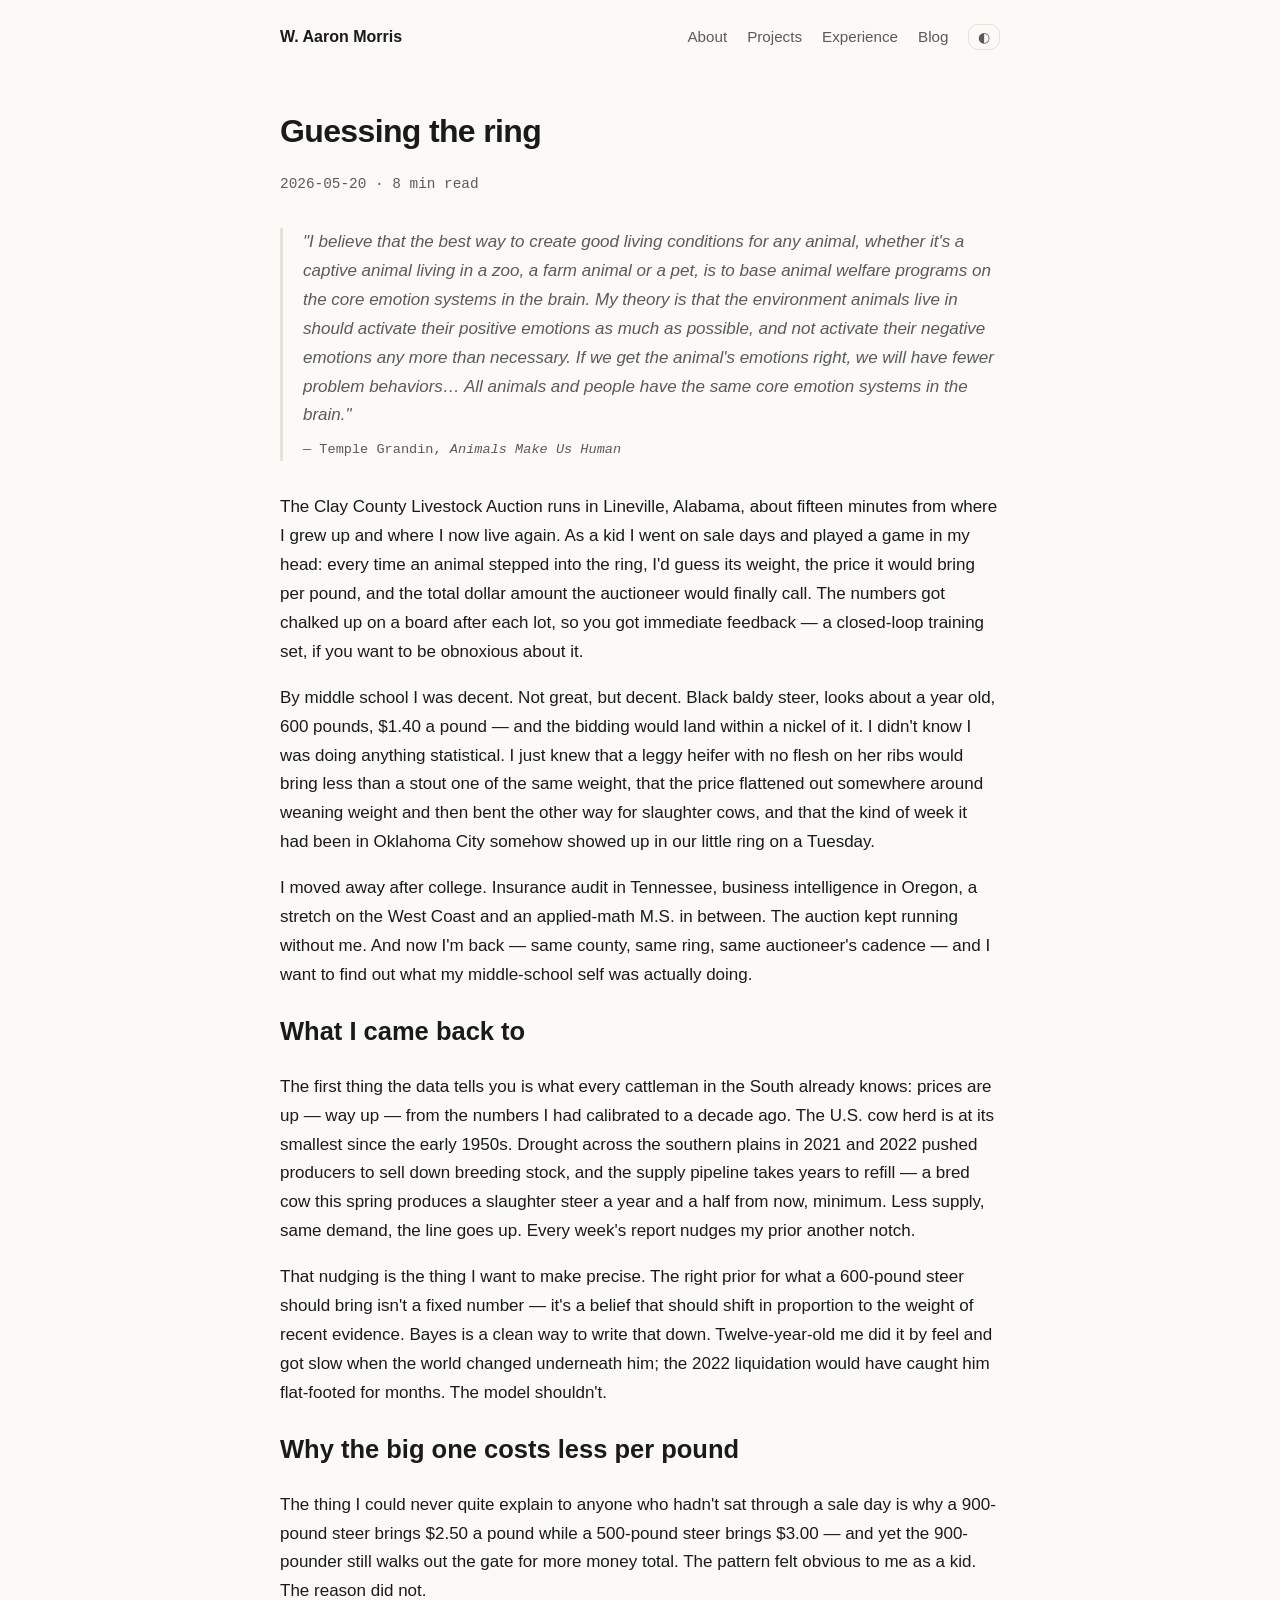
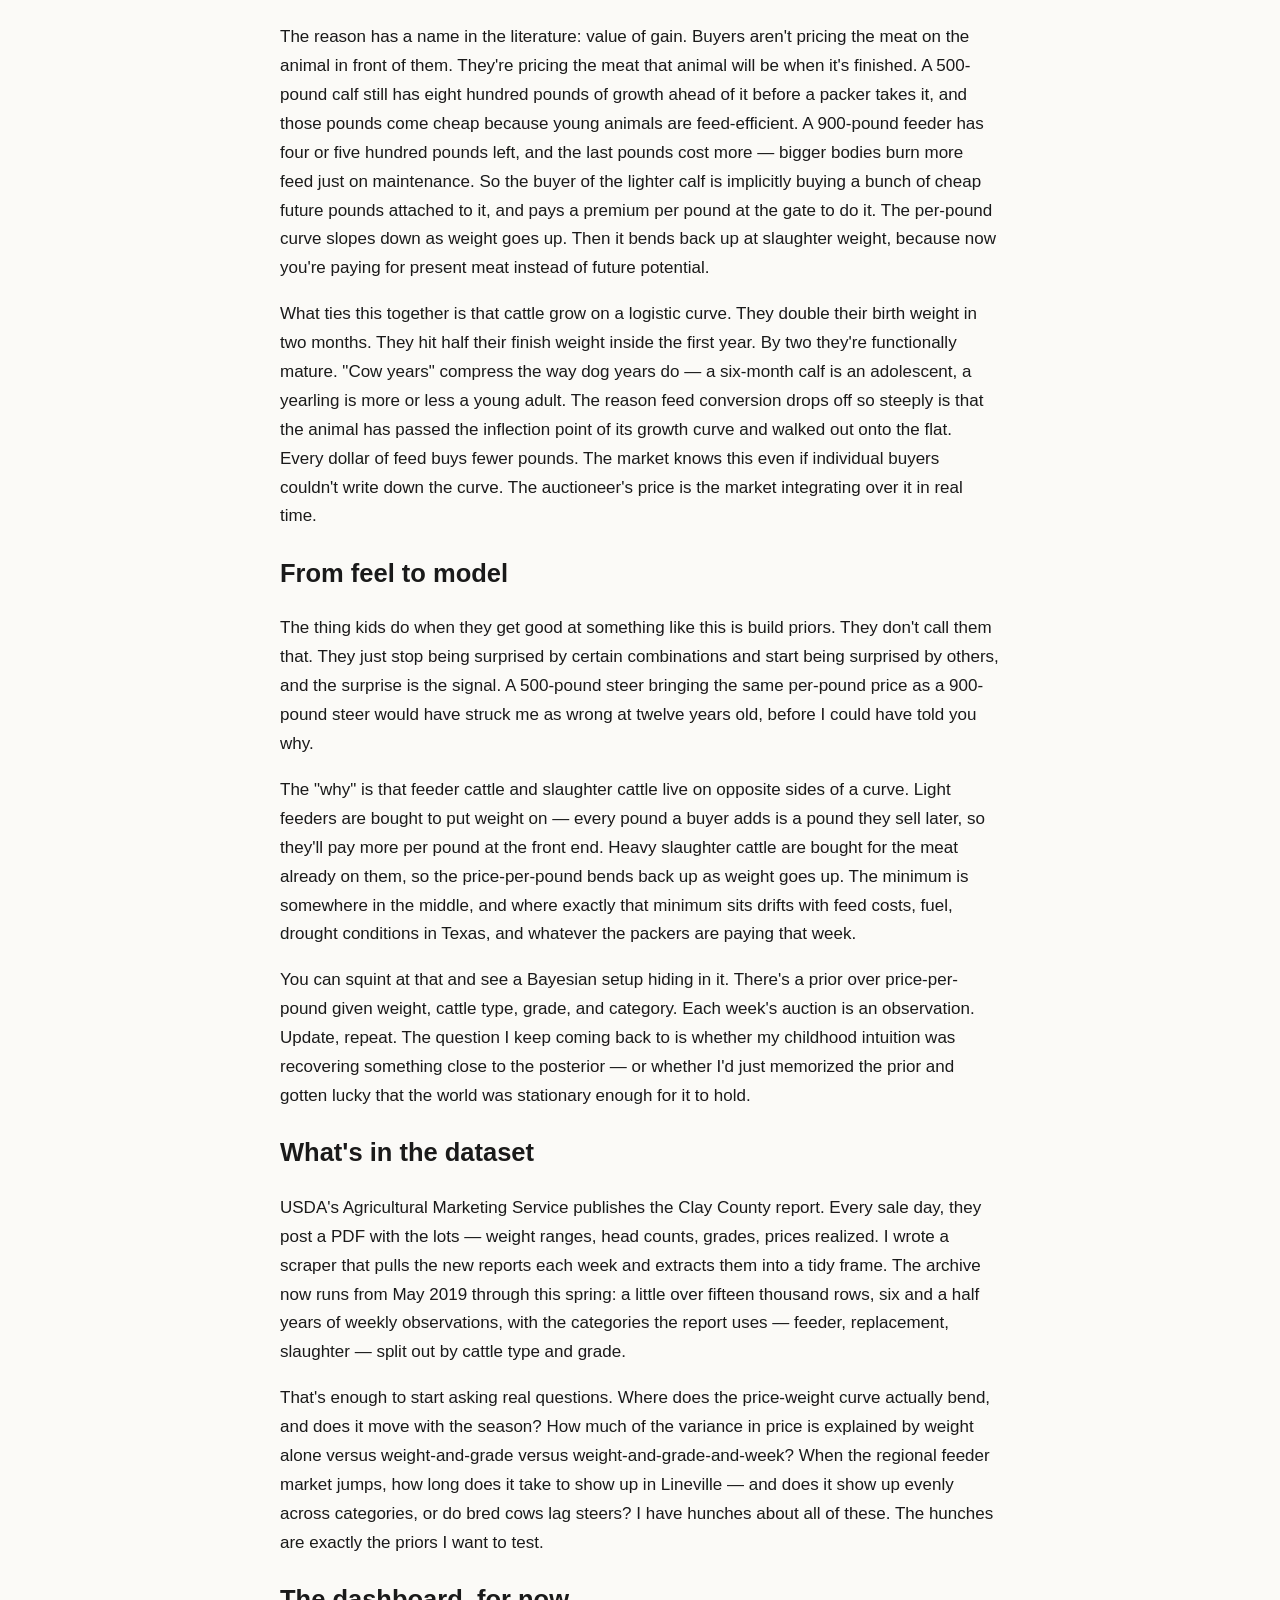
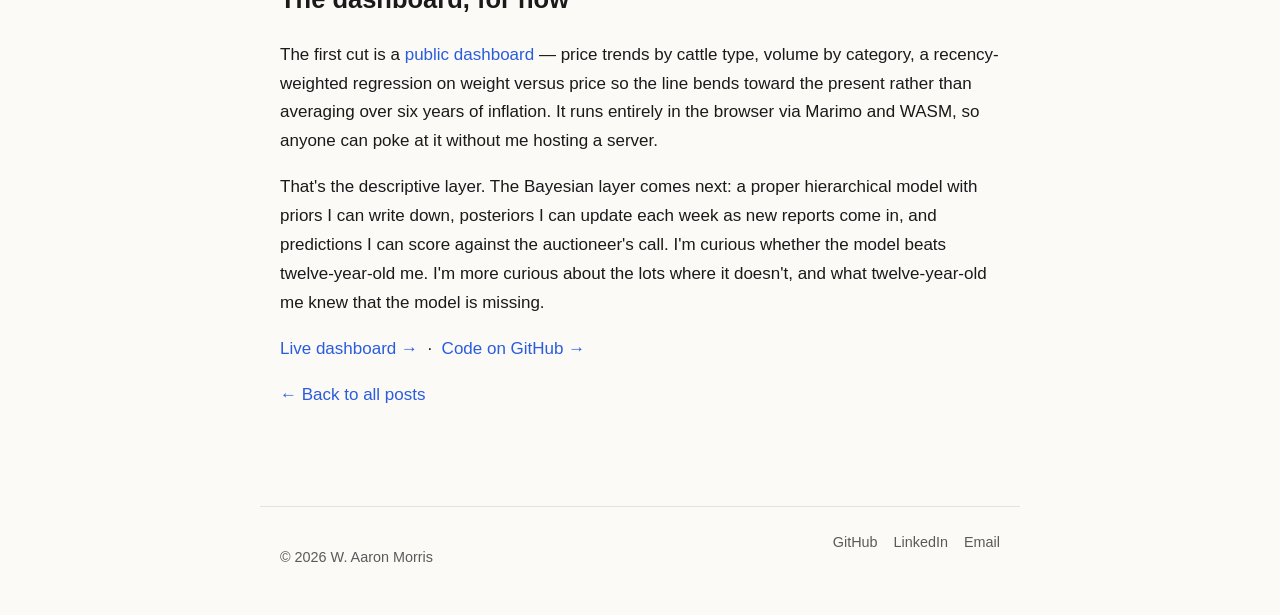
==== blog/posts/guessing-the-ring.html @ 62a5de2c "Initial commit: portfolio site with livestock auction blog post Sets up the static site (index.html," ====
<!DOCTYPE html>
<html lang="en">
<head>
  <meta charset="UTF-8" />
  <meta name="viewport" content="width=device-width, initial-scale=1.0" />
  <meta name="description" content="A childhood game at the Clay County livestock auction, and what it looks like when you put math behind the guess." />
  <title>Guessing the ring · W. Aaron Morris</title>
  <link rel="stylesheet" href="../../assets/css/style.css" />
</head>
<body>
  <header class="site-header">
    <a href="/" class="brand">W. Aaron Morris</a>
    <nav class="site-nav">
      <a href="/#about">About</a>
      <a href="/#projects">Projects</a>
      <a href="/#experience">Experience</a>
      <a href="/blog/">Blog</a>
      <button id="theme-toggle" aria-label="Toggle theme">◐</button>
    </nav>
  </header>

  <main>
    <article class="post">
      <header class="post-header">
        <h1>Guessing the ring</h1>
        <p class="post-meta">2026-05-20 · 8 min read</p>
      </header>

      <blockquote class="epigraph">
        <p>"I believe that the best way to create good living conditions for any animal, whether it's a captive animal living in a zoo, a farm animal or a pet, is to base animal welfare programs on the core emotion systems in the brain. My theory is that the environment animals live in should activate their positive emotions as much as possible, and not activate their negative emotions any more than necessary. If we get the animal's emotions right, we will have fewer problem behaviors… All animals and people have the same core emotion systems in the brain."</p>
        <p class="attribution">— Temple Grandin, <em>Animals Make Us Human</em></p>
      </blockquote>

      <p>
        The Clay County Livestock Auction runs in Lineville, Alabama, about
        fifteen minutes from where I grew up and where I now live again. As a
        kid I went on sale days and played a game in my head: every time an
        animal stepped into the ring, I'd guess its weight, the price it would
        bring per pound, and the total dollar amount the auctioneer would
        finally call. The numbers got chalked up on a board after each lot, so
        you got immediate feedback — a closed-loop training set, if you want to
        be obnoxious about it.
      </p>

      <p>
        By middle school I was decent. Not great, but decent. Black baldy
        steer, looks about a year old, 600 pounds, $1.40 a pound — and the
        bidding would land within a nickel of it. I didn't know I was doing
        anything statistical. I just knew that a leggy heifer with no flesh on
        her ribs would bring less than a stout one of the same weight, that
        the price flattened out somewhere around weaning weight and then bent
        the other way for slaughter cows, and that the kind of week it had been
        in Oklahoma City somehow showed up in our little ring on a Tuesday.
      </p>

      <p>
        I moved away after college. Insurance audit in Tennessee, business
        intelligence in Oregon, a stretch on the West Coast and an applied-math
        M.S. in between. The auction kept running without me. And now I'm back
        — same county, same ring, same auctioneer's cadence — and I want to
        find out what my middle-school self was actually doing.
      </p>

      <h2>What I came back to</h2>

      <p>
        The first thing the data tells you is what every cattleman in the
        South already knows: prices are up — way up — from the numbers I had
        calibrated to a decade ago. The U.S. cow herd is at its smallest
        since the early 1950s. Drought across the southern plains in 2021 and
        2022 pushed producers to sell down breeding stock, and the supply
        pipeline takes years to refill — a bred cow this spring produces a
        slaughter steer a year and a half from now, minimum. Less supply,
        same demand, the line goes up. Every week's report nudges my prior
        another notch.
      </p>

      <p>
        That nudging is the thing I want to make precise. The right prior for
        what a 600-pound steer should bring isn't a fixed number — it's a
        belief that should shift in proportion to the weight of recent
        evidence. Bayes is a clean way to write that down. Twelve-year-old me
        did it by feel and got slow when the world changed underneath him;
        the 2022 liquidation would have caught him flat-footed for months.
        The model shouldn't.
      </p>

      <h2>Why the big one costs less per pound</h2>

      <p>
        The thing I could never quite explain to anyone who hadn't sat
        through a sale day is why a 900-pound steer brings $2.50 a pound
        while a 500-pound steer brings $3.00 — and yet the 900-pounder still
        walks out the gate for more money total. The pattern felt obvious to
        me as a kid. The reason did not.
      </p>

      <p>
        The reason has a name in the literature: value of gain. Buyers
        aren't pricing the meat on the animal in front of them. They're
        pricing the meat that animal will be when it's finished. A 500-pound
        calf still has eight hundred pounds of growth ahead of it before a
        packer takes it, and those pounds come cheap because young animals
        are feed-efficient. A 900-pound feeder has four or five hundred
        pounds left, and the last pounds cost more — bigger bodies burn more
        feed just on maintenance. So the buyer of the lighter calf is
        implicitly buying a bunch of cheap future pounds attached to it, and
        pays a premium per pound at the gate to do it. The per-pound curve
        slopes down as weight goes up. Then it bends back up at slaughter
        weight, because now you're paying for present meat instead of future
        potential.
      </p>

      <p>
        What ties this together is that cattle grow on a logistic curve.
        They double their birth weight in two months. They hit half their
        finish weight inside the first year. By two they're functionally
        mature. "Cow years" compress the way dog years do — a six-month calf
        is an adolescent, a yearling is more or less a young adult. The
        reason feed conversion drops off so steeply is that the animal has
        passed the inflection point of its growth curve and walked out onto
        the flat. Every dollar of feed buys fewer pounds. The market knows
        this even if individual buyers couldn't write down the curve. The
        auctioneer's price is the market integrating over it in real time.
      </p>

      <h2>From feel to model</h2>

      <p>
        The thing kids do when they get good at something like this is build
        priors. They don't call them that. They just stop being surprised by
        certain combinations and start being surprised by others, and the
        surprise is the signal. A 500-pound steer bringing the same per-pound
        price as a 900-pound steer would have struck me as wrong at twelve
        years old, before I could have told you why.
      </p>

      <p>
        The "why" is that feeder cattle and slaughter cattle live on opposite
        sides of a curve. Light feeders are bought to put weight on — every
        pound a buyer adds is a pound they sell later, so they'll pay more per
        pound at the front end. Heavy slaughter cattle are bought for the meat
        already on them, so the price-per-pound bends back up as weight goes
        up. The minimum is somewhere in the middle, and where exactly that
        minimum sits drifts with feed costs, fuel, drought conditions in
        Texas, and whatever the packers are paying that week.
      </p>

      <p>
        You can squint at that and see a Bayesian setup hiding in it. There's
        a prior over price-per-pound given weight, cattle type, grade, and
        category. Each week's auction is an observation. Update, repeat. The
        question I keep coming back to is whether my childhood intuition was
        recovering something close to the posterior — or whether I'd just
        memorized the prior and gotten lucky that the world was stationary
        enough for it to hold.
      </p>

      <h2>What's in the dataset</h2>

      <p>
        USDA's Agricultural Marketing Service publishes the Clay County
        report. Every sale day, they post a PDF with the lots — weight ranges,
        head counts, grades, prices realized. I wrote a scraper that pulls the
        new reports each week and extracts them into a tidy frame. The
        archive now runs from May 2019 through this spring: a little over
        fifteen thousand rows, six and a half years of weekly observations,
        with the categories the report uses — feeder, replacement, slaughter
        — split out by cattle type and grade.
      </p>

      <p>
        That's enough to start asking real questions. Where does the
        price-weight curve actually bend, and does it move with the season?
        How much of the variance in price is explained by weight alone versus
        weight-and-grade versus weight-and-grade-and-week? When the regional
        feeder market jumps, how long does it take to show up in Lineville —
        and does it show up evenly across categories, or do bred cows lag
        steers? I have hunches about all of these. The hunches are exactly
        the priors I want to test.
      </p>

      <h2>The dashboard, for now</h2>

      <p>
        The first cut is a <a href="https://waaronmorris.github.io/livestock-auctions/">public dashboard</a> — price trends by cattle type,
        volume by category, a recency-weighted regression on weight versus
        price so the line bends toward the present rather than averaging over
        six years of inflation. It runs entirely in the browser via Marimo and
        WASM, so anyone can poke at it without me hosting a server.
      </p>

      <p>
        That's the descriptive layer. The Bayesian layer comes next: a proper
        hierarchical model with priors I can write down, posteriors I can
        update each week as new reports come in, and predictions I can score
        against the auctioneer's call. I'm curious whether the model beats
        twelve-year-old me. I'm more curious about the lots where it doesn't,
        and what twelve-year-old me knew that the model is missing.
      </p>

      <p>
        <a href="https://waaronmorris.github.io/livestock-auctions/">Live dashboard →</a>
        &nbsp;·&nbsp;
        <a href="https://github.com/waaronmorris/livestock-auctions">Code on GitHub →</a>
      </p>

      <p><a href="/blog/">← Back to all posts</a></p>
    </article>
  </main>

  <footer class="site-footer">
    <p>© <span id="year"></span> W. Aaron Morris</p>
    <div class="footer-links">
      <a href="https://github.com/waaronmorris">GitHub</a>
      <a href="https://linkedin.com/in/w-aaron-morris-a894478">LinkedIn</a>
      <a href="mailto:w.aaron.morris@gmail.com">Email</a>
    </div>
  </footer>

  <script src="../../assets/js/main.js"></script>
</body>
</html>
---- assets/css/style.css ----
:root {
  --bg: #fbfaf7;
  --fg: #1a1a1a;
  --fg-muted: #5a5a5a;
  --accent: #2a5cdc;
  --border: #e5e2db;
  --card: #ffffff;
  --shadow: 0 1px 2px rgba(0,0,0,0.04), 0 4px 12px rgba(0,0,0,0.04);
  --radius: 10px;
  --maxw: 760px;
  --font-sans: -apple-system, BlinkMacSystemFont, "Inter", "Segoe UI", Roboto, Oxygen, Ubuntu, Cantarell, sans-serif;
  --font-mono: ui-monospace, SFMono-Regular, "SF Mono", Menlo, Consolas, monospace;
}

[data-theme="dark"] {
  --bg: #0f1115;
  --fg: #f1efe9;
  --fg-muted: #9aa0aa;
  --accent: #7aa2f7;
  --border: #2a2e36;
  --card: #161922;
  --shadow: 0 1px 2px rgba(0,0,0,0.4), 0 4px 12px rgba(0,0,0,0.3);
}

* { box-sizing: border-box; }

html { scroll-behavior: smooth; }

body {
  margin: 0;
  font-family: var(--font-sans);
  font-size: 17px;
  line-height: 1.6;
  color: var(--fg);
  background: var(--bg);
  -webkit-font-smoothing: antialiased;
}

a {
  color: var(--accent);
  text-decoration: none;
}
a:hover { text-decoration: underline; }

.site-header {
  display: flex;
  align-items: center;
  justify-content: space-between;
  max-width: var(--maxw);
  margin: 0 auto;
  padding: 1.5rem 1.25rem;
}

.brand {
  font-weight: 600;
  color: var(--fg);
  font-size: 1rem;
}

.site-nav {
  display: flex;
  gap: 1.25rem;
  align-items: center;
}
.site-nav a {
  color: var(--fg-muted);
  font-size: 0.95rem;
}
.site-nav a:hover { color: var(--fg); text-decoration: none; }

#theme-toggle {
  background: none;
  border: 1px solid var(--border);
  color: var(--fg-muted);
  border-radius: var(--radius);
  padding: 0.25rem 0.55rem;
  cursor: pointer;
  font-size: 0.9rem;
}
#theme-toggle:hover { color: var(--fg); }

main {
  max-width: var(--maxw);
  margin: 0 auto;
  padding: 0 1.25rem;
}

.hero {
  padding: 3.5rem 0 2.5rem;
}
.eyebrow {
  color: var(--fg-muted);
  text-transform: uppercase;
  letter-spacing: 0.08em;
  font-size: 0.85rem;
  margin: 0 0 0.5rem;
}
.hero h1 {
  font-size: clamp(2rem, 6vw, 3rem);
  margin: 0 0 1rem;
  letter-spacing: -0.02em;
}
.lede {
  font-size: 1.15rem;
  color: var(--fg-muted);
  max-width: 38em;
}
.hero-cta {
  margin-top: 1.75rem;
  display: flex;
  gap: 0.75rem;
  flex-wrap: wrap;
}

.btn {
  display: inline-block;
  padding: 0.55rem 1rem;
  border-radius: var(--radius);
  font-size: 0.95rem;
  border: 1px solid var(--border);
  cursor: pointer;
}
.btn-primary {
  background: var(--accent);
  color: white;
  border-color: var(--accent);
}
.btn-primary:hover { text-decoration: none; opacity: 0.92; }
.btn-ghost {
  background: transparent;
  color: var(--fg);
}
.btn-ghost:hover { text-decoration: none; background: var(--card); }

.section {
  padding: 2.5rem 0;
  border-top: 1px solid var(--border);
}
.section h2 {
  font-size: 1.5rem;
  margin: 0 0 1.5rem;
  letter-spacing: -0.01em;
}

.project-grid {
  display: grid;
  gap: 1rem;
}
.project-card {
  background: var(--card);
  border: 1px solid var(--border);
  border-radius: var(--radius);
  padding: 1.25rem 1.5rem;
  box-shadow: var(--shadow);
}
.project-card h3 {
  margin: 0 0 0.25rem;
  font-size: 1.1rem;
}
.project-meta {
  color: var(--fg-muted);
  font-size: 0.85rem;
  margin: 0 0 0.75rem;
  font-family: var(--font-mono);
}
.project-card p { margin: 0 0 1rem; }
.project-links {
  display: flex;
  gap: 1rem;
  font-size: 0.95rem;
}

.timeline {
  list-style: none;
  padding: 0;
  margin: 0 0 1.5rem;
  display: grid;
  gap: 1.25rem;
}
.timeline li {
  display: grid;
  grid-template-columns: 9rem 1fr;
  gap: 1rem;
  align-items: baseline;
}
.timeline .when {
  color: var(--fg-muted);
  font-family: var(--font-mono);
  font-size: 0.85rem;
}
.timeline .what h3 {
  margin: 0 0 0.25rem;
  font-size: 1rem;
}
.timeline .what p {
  margin: 0;
  color: var(--fg-muted);
}

.site-footer {
  max-width: var(--maxw);
  margin: 3rem auto 2rem;
  padding: 1.5rem 1.25rem 0;
  border-top: 1px solid var(--border);
  display: flex;
  justify-content: space-between;
  color: var(--fg-muted);
  font-size: 0.9rem;
}
.footer-links { display: flex; gap: 1rem; }
.footer-links a { color: var(--fg-muted); }
.footer-links a:hover { color: var(--fg); text-decoration: none; }

/* Blog */
.post-list {
  list-style: none;
  padding: 0;
  margin: 0;
  display: grid;
  gap: 1.25rem;
}
.post-list li {
  border-bottom: 1px solid var(--border);
  padding-bottom: 1.25rem;
}
.post-list li:last-child { border-bottom: none; }
.post-list h3 { margin: 0 0 0.25rem; font-size: 1.15rem; }
.post-list .date {
  color: var(--fg-muted);
  font-family: var(--font-mono);
  font-size: 0.85rem;
}

.post {
  padding: 2rem 0;
}
.post header.post-header { margin-bottom: 2rem; }
.post h1 { font-size: 2rem; letter-spacing: -0.02em; margin: 0 0 0.5rem; }
.post .post-meta {
  color: var(--fg-muted);
  font-family: var(--font-mono);
  font-size: 0.9rem;
}
.post p, .post ul, .post ol { line-height: 1.7; }
.post pre {
  background: var(--card);
  border: 1px solid var(--border);
  border-radius: var(--radius);
  padding: 1rem;
  overflow-x: auto;
  font-family: var(--font-mono);
  font-size: 0.9rem;
}
.post code {
  font-family: var(--font-mono);
  font-size: 0.92em;
  background: var(--card);
  padding: 0.1em 0.35em;
  border-radius: 4px;
}
.post pre code { background: none; padding: 0; }
.post blockquote.epigraph {
  margin: 0 0 2rem;
  padding: 0 0 0 1.25rem;
  border-left: 3px solid var(--border);
  color: var(--fg-muted);
  font-style: italic;
}
.post blockquote.epigraph p { margin: 0 0 0.5rem; }
.post blockquote.epigraph .attribution {
  font-style: normal;
  font-family: var(--font-mono);
  font-size: 0.85rem;
}

@media (max-width: 560px) {
  .timeline li {
    grid-template-columns: 1fr;
    gap: 0.25rem;
  }
  .site-nav { gap: 0.85rem; }
  .site-nav a { font-size: 0.9rem; }
}
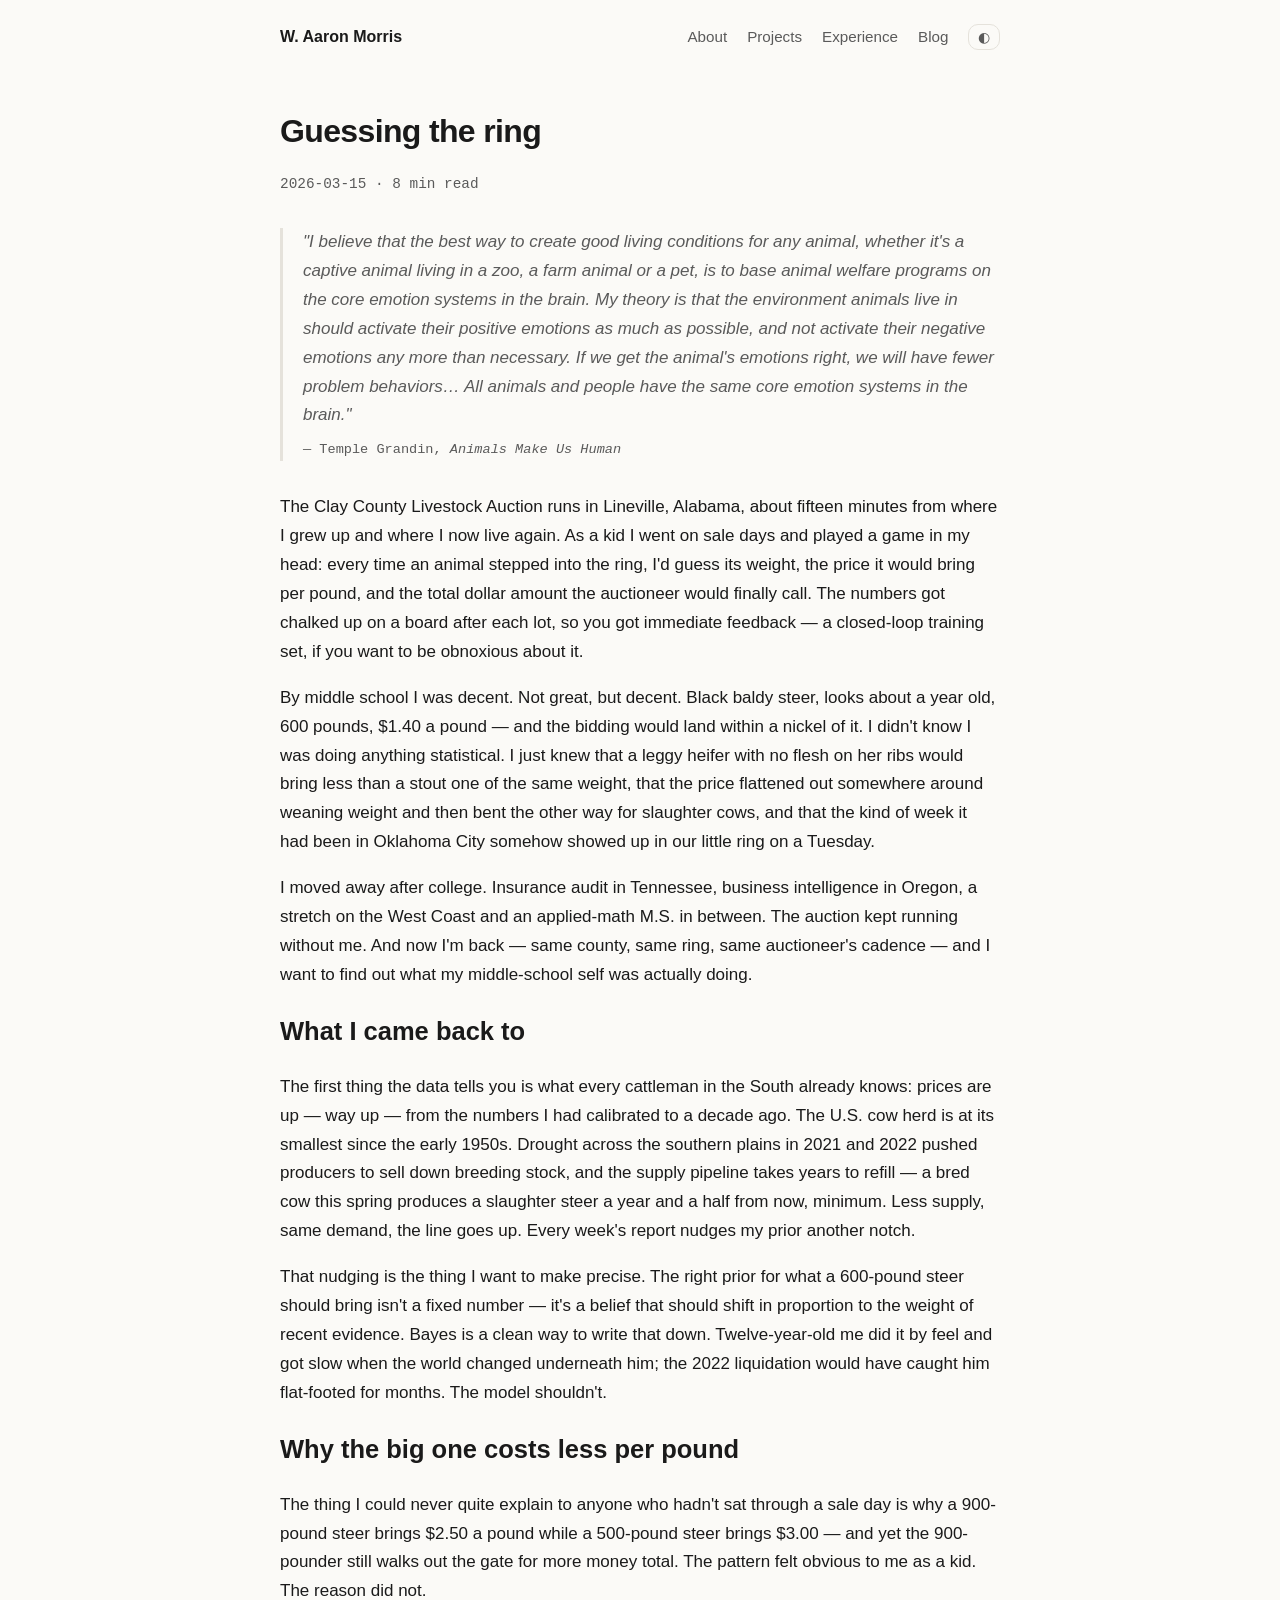
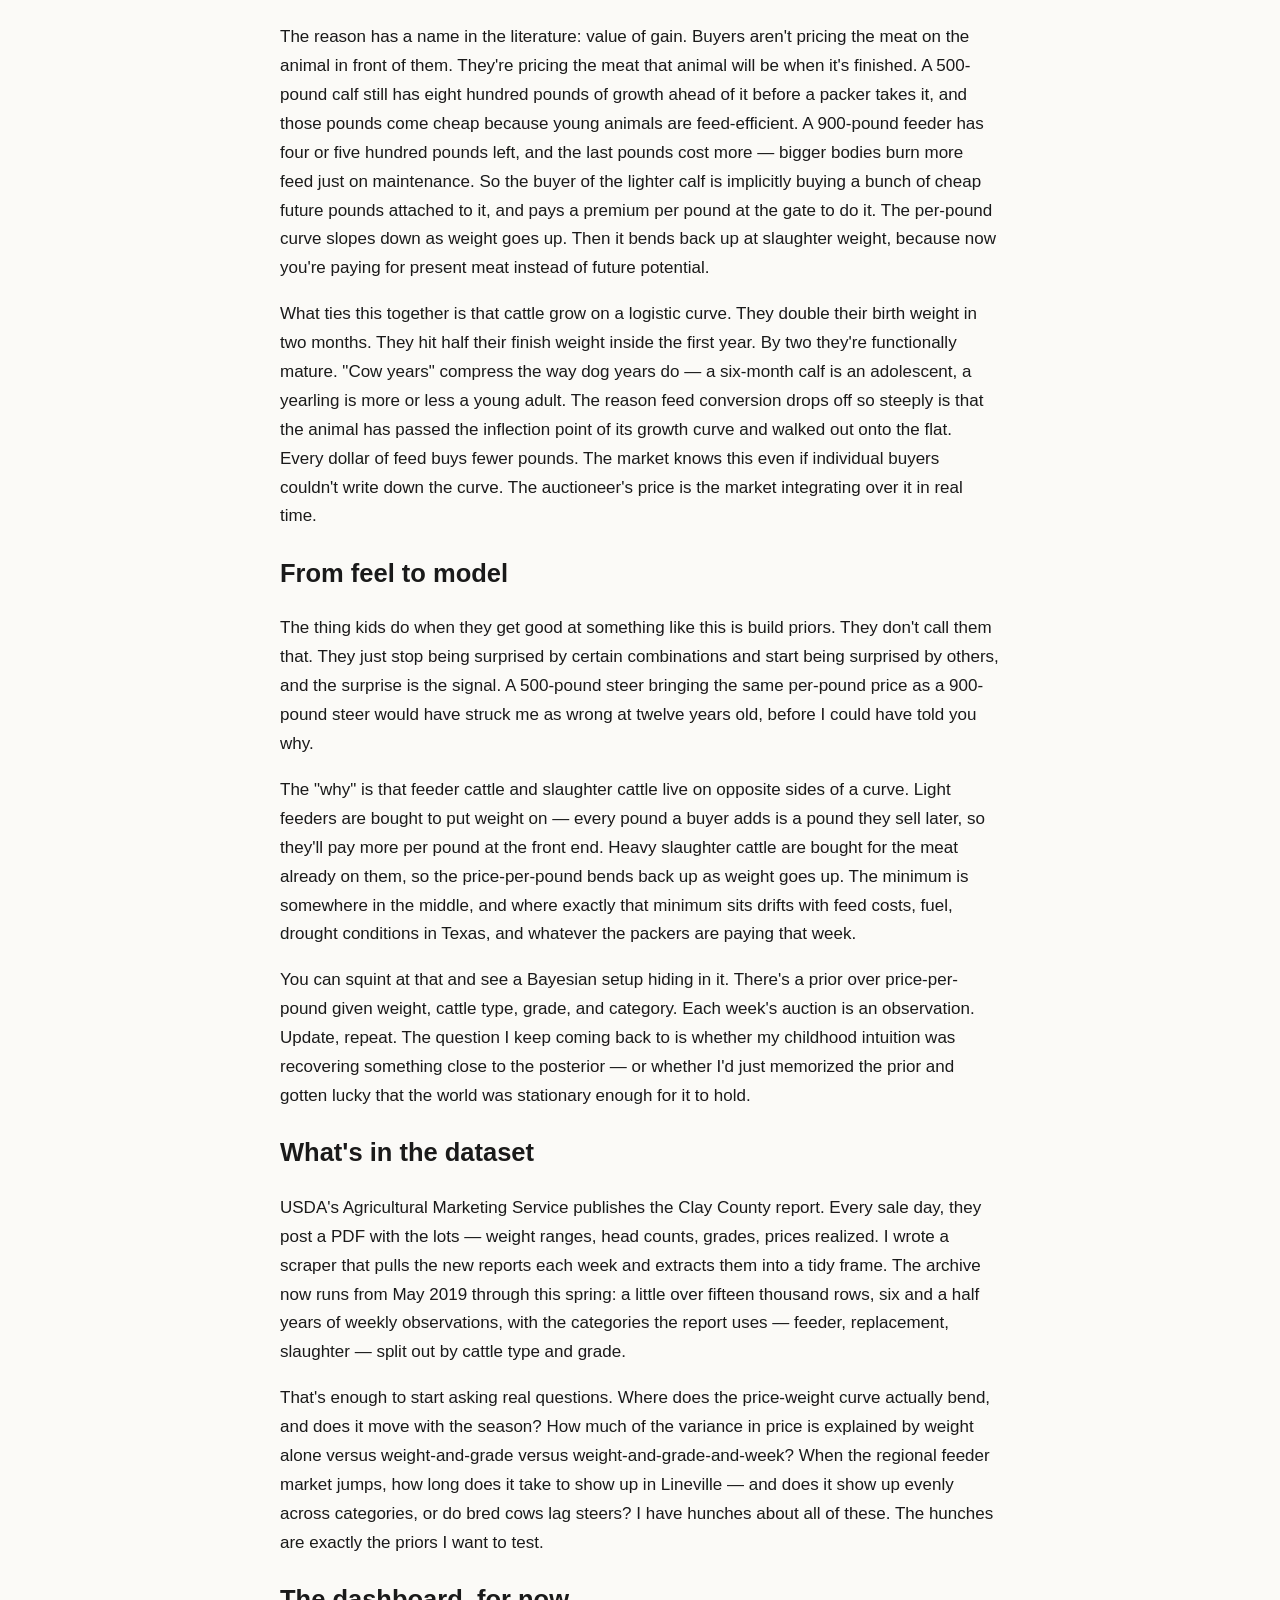
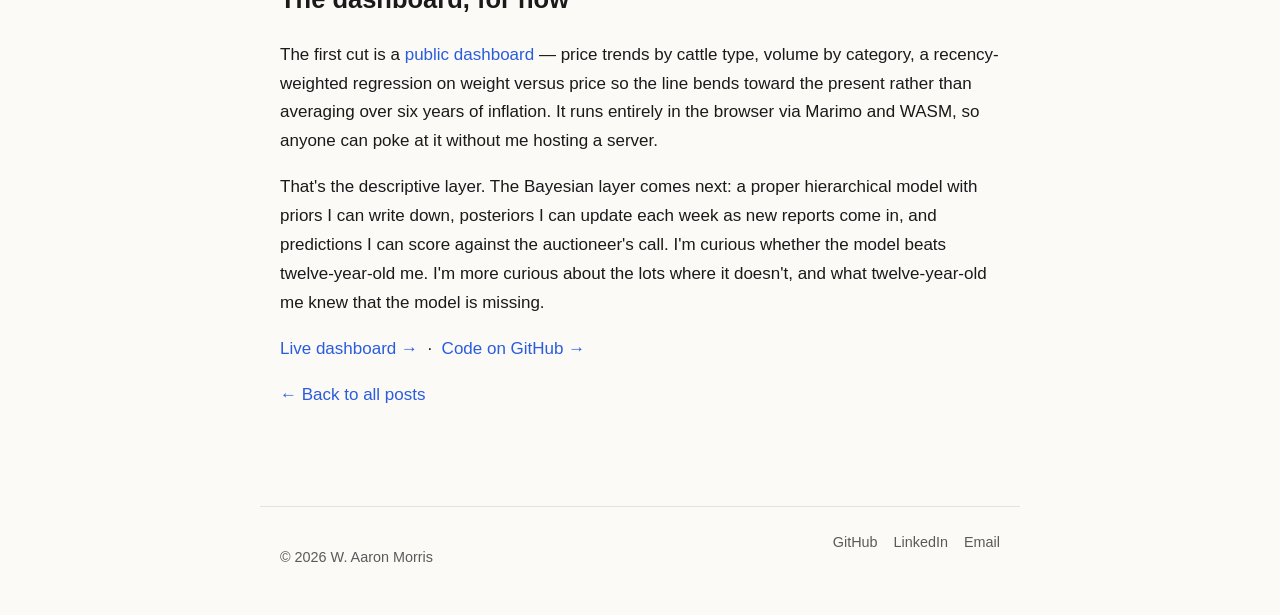
==== commit c860f621: "Align blog post dates with project commit history - Modern data stack in a box: 2024-10-12 -> 2025-0" ====
--- a/blog/posts/guessing-the-ring.html
+++ b/blog/posts/guessing-the-ring.html
@@ -23,7 +23,7 @@
     <article class="post">
       <header class="post-header">
         <h1>Guessing the ring</h1>
-        <p class="post-meta">2026-05-20 · 8 min read</p>
+        <p class="post-meta">2026-03-15 · 8 min read</p>
       </header>
 
       <blockquote class="epigraph">
